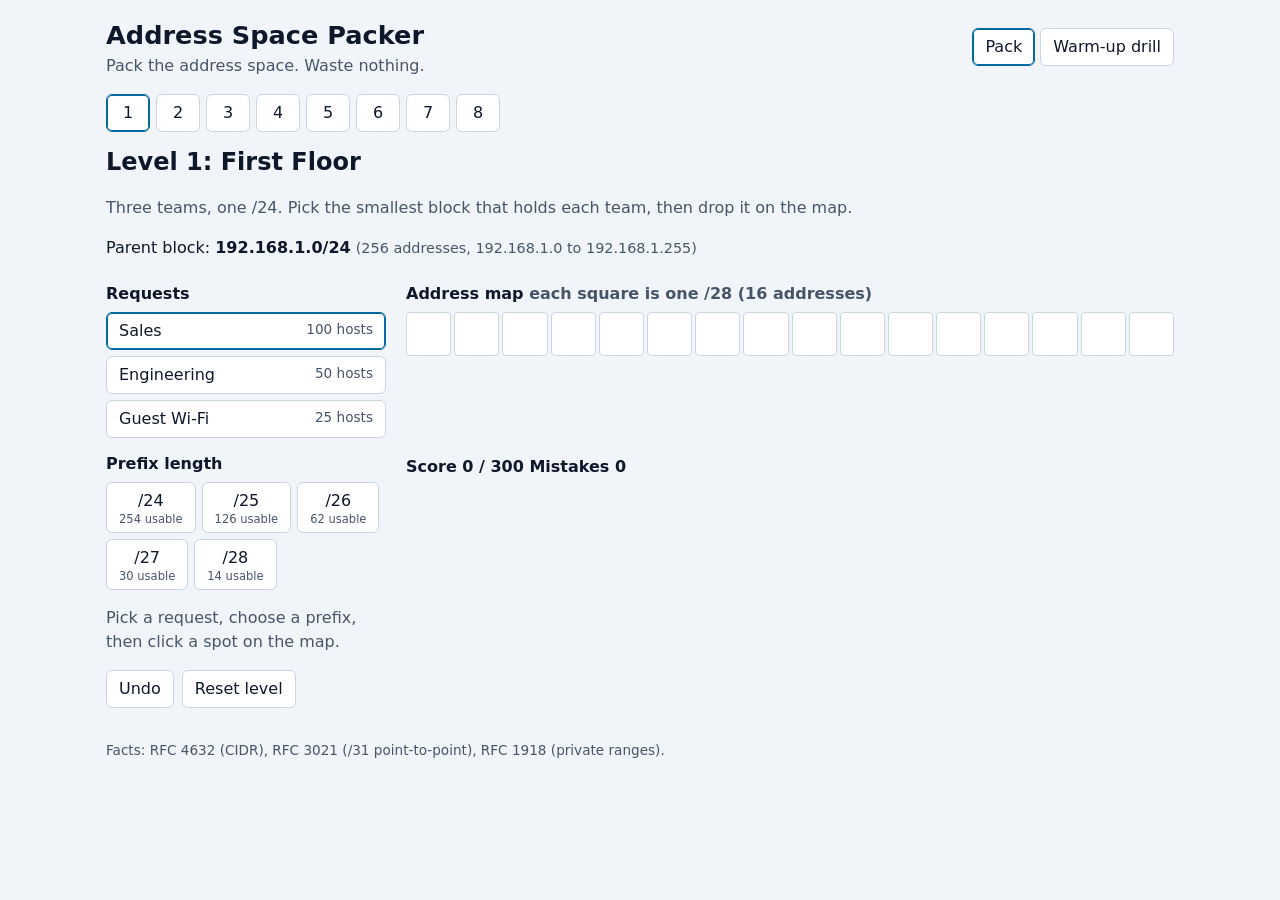
==== index.html @ e7f63d68 "Add Address Space Packer subnetting game and ARCADE.md Static web game (8 levels, warm-up drill), sp" ====
<!doctype html>
<html lang="en">
<head>
  <meta charset="utf-8">
  <meta name="viewport" content="width=device-width, initial-scale=1">
  <title>Address Space Packer</title>
  <link rel="stylesheet" href="style.css">
</head>
<body>
  <header class="top">
    <div>
      <h1>Address Space Packer</h1>
      <p class="tag">Pack the address space. Waste nothing.</p>
    </div>
    <nav class="modes" aria-label="Game mode">
      <button id="mode-pack" class="mode on" aria-pressed="true">Pack</button>
      <button id="mode-drill" class="mode" aria-pressed="false">Warm-up drill</button>
    </nav>
  </header>

  <main>
    <section id="pack">
      <nav id="levels" class="levels" aria-label="Levels"></nav>
      <h2 id="level-title"></h2>
      <p id="level-brief" class="brief"></p>
      <p class="parent">Parent block: <strong id="parent-cidr"></strong> <span id="parent-meta"></span></p>

      <div class="layout">
        <aside>
          <h3>Requests</h3>
          <ul id="requests" class="requests"></ul>
          <h3>Prefix length</h3>
          <div id="prefixes" class="prefixes" role="group" aria-label="Choose prefix length"></div>
          <p id="prefix-hint" class="hint">Pick a request, choose a prefix, then click a spot on the map.</p>
          <div class="actions">
            <button id="undo">Undo</button>
            <button id="reset">Reset level</button>
          </div>
        </aside>

        <section class="mapwrap">
          <h3>Address map <span class="hint">each square is one <span id="unit-label"></span></span></h3>
          <div id="map" class="map" role="grid" aria-label="Address map"></div>
          <p id="hover-info" class="hover" aria-hidden="true">&nbsp;</p>
          <p id="message" class="message" role="status" aria-live="polite"></p>
          <p id="score" class="score"></p>
          <div id="done" class="done" hidden>
            <h3 id="done-title"></h3>
            <p id="done-text"></p>
            <button id="next">Next level</button>
          </div>
        </section>
      </div>
    </section>

    <section id="drill" hidden>
      <h2>Warm-up drill</h2>
      <p class="brief">Ten quick questions. Know your powers of two before you start packing.</p>
      <p id="drill-progress" class="hint"></p>
      <p id="drill-q" class="drillq"></p>
      <div id="drill-options" class="drill-options"></div>
      <p id="drill-feedback" class="message" role="status" aria-live="polite"></p>
      <button id="drill-restart" hidden>Play again</button>
    </section>
  </main>

  <footer>
    Facts: RFC 4632 (CIDR), RFC 3021 (/31 point-to-point), RFC 1918 (private ranges).
  </footer>
  <script type="module" src="js/game.js"></script>
</body>
</html>
---- style.css ----
:root {
  --bg: #0f172a; --panel: #1e293b; --ink: #e2e8f0; --muted: #94a3b8; --line: #334155;
  --accent: #38bdf8; --good: #4ade80; --bad: #f87171; --warn: #fbbf24;
  --c0: #2563eb; --c1: #7c3aed; --c2: #db2777; --c3: #ea580c; --c4: #0d9488; --c5: #ca8a04; --c6: #4f46e5; --c7: #be123c; --c8: #15803d;
}
@media (prefers-color-scheme: light) {
  :root { --bg: #f1f5f9; --panel: #ffffff; --ink: #0f172a; --muted: #475569; --line: #cbd5e1; --accent: #0369a1; }
}
* { box-sizing: border-box; }
body { margin: 0; background: var(--bg); color: var(--ink); font: 16px/1.5 system-ui, sans-serif; }
header.top { display: flex; flex-wrap: wrap; gap: 12px; justify-content: space-between; align-items: center; padding: 16px 16px 8px; max-width: 1100px; margin: 0 auto; }
h1 { margin: 0; font-size: 1.6rem; }
h2 { margin: 12px 0 4px; } h3 { margin: 14px 0 6px; font-size: 1rem; }
.tag, .brief, .hint, footer { color: var(--muted); } .tag { margin: 0; }
main { max-width: 1100px; margin: 0 auto; padding: 0 16px 24px; }
footer { max-width: 1100px; margin: 0 auto; padding: 8px 16px 24px; font-size: .85rem; }
button { font: inherit; color: var(--ink); background: var(--panel); border: 1px solid var(--line); border-radius: 6px; padding: 6px 12px; cursor: pointer; }
button:hover:not(:disabled) { border-color: var(--accent); }
button:disabled { opacity: .45; cursor: not-allowed; }
button:focus-visible { outline: 3px solid var(--accent); outline-offset: 2px; }
.mode.on, .lvl.on, .prefix.on, .req.on { border-color: var(--accent); box-shadow: inset 0 0 0 1px var(--accent); }
.levels { display: flex; flex-wrap: wrap; gap: 6px; margin-top: 8px; }
.lvl { min-width: 44px; }
.parent { margin: 4px 0 8px; } .parent span { color: var(--muted); font-size: .9rem; }
.layout { display: grid; grid-template-columns: 280px 1fr; gap: 20px; }
@media (max-width: 760px) { .layout { grid-template-columns: 1fr; } }
.requests { list-style: none; margin: 0; padding: 0; display: grid; gap: 6px; }
.req { display: flex; width: 100%; justify-content: space-between; gap: 8px; text-align: left; }
.req.done { opacity: .6; } .req .badge { color: var(--muted); font-size: .85rem; }
.prefixes { display: flex; flex-wrap: wrap; gap: 6px; }
.prefix small { display: block; color: var(--muted); font-size: .72rem; line-height: 1.1; }
.actions { display: flex; gap: 8px; margin-top: 12px; }
.map { display: grid; gap: 3px; margin-top: 6px; }
.cell { height: 44px; padding: 0; border-radius: 4px; background: var(--panel); border: 1px solid var(--line); font-size: .7rem; overflow: hidden; color: #fff; text-align: left; padding-left: 4px; }
.cell.placed { border-color: transparent; }
.cell.reserved { background: repeating-linear-gradient(45deg, #475569, #475569 6px, #334155 6px, #334155 12px); }
.cell.ok { outline: 2px solid var(--good); } .cell.bad { outline: 2px solid var(--bad); }
.hover { min-height: 1.5em; font-family: ui-monospace, monospace; font-size: .85rem; color: var(--muted); margin: 8px 0 0; }
.message { min-height: 3em; margin: 6px 0; } .message.err { color: var(--bad); } .message.good { color: var(--good); } .message.warn { color: var(--warn); }
.score { font-weight: 600; }
.done { border: 1px solid var(--good); border-radius: 8px; padding: 8px 14px; background: var(--panel); }
.drillq { font-size: 1.3rem; margin: 8px 0; }
.drill-options { display: flex; flex-wrap: wrap; gap: 8px; margin-bottom: 8px; }
.drill-options button { min-width: 90px; font-size: 1.1rem; }
@media (prefers-reduced-motion: no-preference) { .cell, button { transition: border-color .15s, outline-color .15s; } }
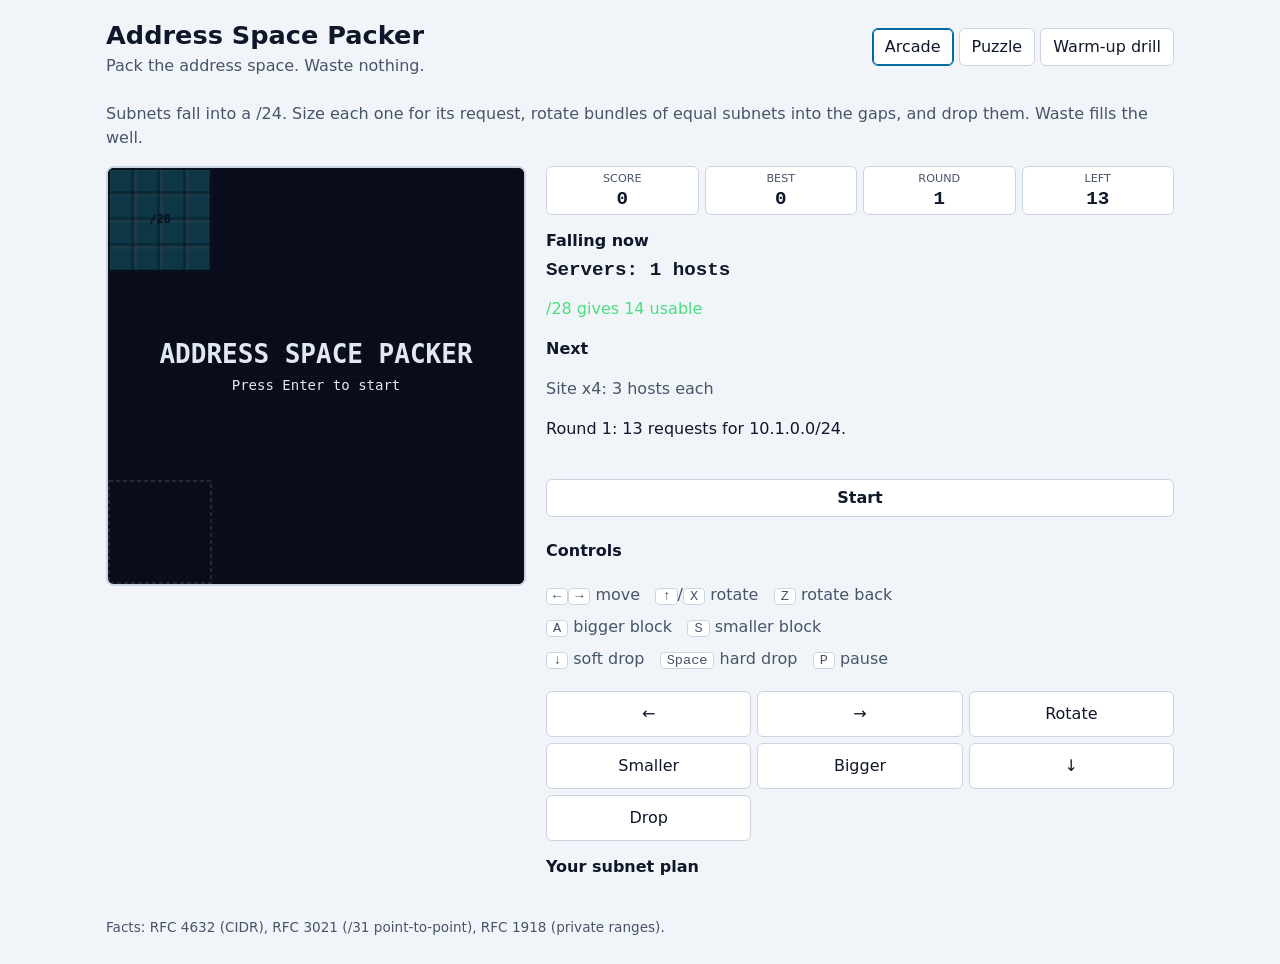
==== commit 35d86958: "Add Tetris-style Arcade mode with rotating subnet bundles Z-order well layout so every aligned subne" ====
--- a/index.html
+++ b/index.html
@@ -4,6 +4,7 @@
   <meta charset="utf-8">
   <meta name="viewport" content="width=device-width, initial-scale=1">
   <title>Address Space Packer</title>
+  <link rel="icon" href="data:image/svg+xml,%3Csvg xmlns=%27http://www.w3.org/2000/svg%27 viewBox=%270 0 16 16%27%3E%3Crect width=%278%27 height=%278%27 fill=%27%232563eb%27/%3E%3Crect x=%278%27 width=%274%27 height=%274%27 fill=%27%237c3aed%27/%3E%3Crect y=%278%27 width=%2716%27 height=%278%27 fill=%27%23db2777%27/%3E%3C/svg%3E">
   <link rel="stylesheet" href="style.css">
 </head>
 <body>
@@ -13,13 +14,49 @@
       <p class="tag">Pack the address space. Waste nothing.</p>
     </div>
     <nav class="modes" aria-label="Game mode">
-      <button id="mode-pack" class="mode on" aria-pressed="true">Pack</button>
+      <button id="mode-arcade" class="mode on" aria-pressed="true">Arcade</button>
+      <button id="mode-pack" class="mode" aria-pressed="false">Puzzle</button>
       <button id="mode-drill" class="mode" aria-pressed="false">Warm-up drill</button>
     </nav>
   </header>
 
   <main>
-    <section id="pack">
+    <section id="arcade">
+      <p class="brief">Subnets fall into a /24. Size each one for its request, rotate bundles of equal subnets into the gaps, and drop them. Waste fills the well.</p>
+      <div class="arcade-layout">
+        <canvas id="board" aria-label="Falling subnet blocks inside a /24 address map"></canvas>
+        <aside class="panel">
+          <dl class="stats">
+            <div><dt>Score</dt><dd id="a-score">0</dd></div>
+            <div><dt>Best</dt><dd id="a-best">0</dd></div>
+            <div><dt>Round</dt><dd id="a-round">1</dd></div>
+            <div><dt>Left</dt><dd id="a-left">0</dd></div>
+          </dl>
+          <h3>Falling now</h3>
+          <p id="a-req" class="big">-</p>
+          <p id="a-piece" class="hint"></p>
+          <h3>Next</h3>
+          <p id="a-next" class="hint">-</p>
+          <p id="a-msg" class="message" role="status" aria-live="polite"></p>
+          <button id="arcade-start">Start</button>
+          <h3>Controls</h3>
+          <p class="hint keys"><kbd>&larr;</kbd><kbd>&rarr;</kbd> move &nbsp; <kbd>&uarr;</kbd>/<kbd>X</kbd> rotate &nbsp; <kbd>Z</kbd> rotate back<br><kbd>A</kbd> bigger block &nbsp; <kbd>S</kbd> smaller block<br><kbd>&darr;</kbd> soft drop &nbsp; <kbd>Space</kbd> hard drop &nbsp; <kbd>P</kbd> pause</p>
+          <div class="touch" aria-label="Touch controls">
+            <button id="t-left" aria-label="Move left">&larr;</button>
+            <button id="t-right" aria-label="Move right">&rarr;</button>
+            <button id="t-rotate" aria-label="Rotate">Rotate</button>
+            <button id="t-shrink" aria-label="Smaller block">Smaller</button>
+            <button id="t-grow" aria-label="Bigger block">Bigger</button>
+            <button id="t-down" aria-label="Soft drop">&darr;</button>
+            <button id="t-drop" aria-label="Hard drop">Drop</button>
+          </div>
+          <h3>Your subnet plan</h3>
+          <ol id="a-log" class="log"></ol>
+        </aside>
+      </div>
+    </section>
+
+    <section id="pack" hidden>
       <nav id="levels" class="levels" aria-label="Levels"></nav>
       <h2 id="level-title"></h2>
       <p id="level-brief" class="brief"></p>
--- a/style.css
+++ b/style.css
@@ -43,3 +43,18 @@
 .drill-options { display: flex; flex-wrap: wrap; gap: 8px; margin-bottom: 8px; }
 .drill-options button { min-width: 90px; font-size: 1.1rem; }
 @media (prefers-reduced-motion: no-preference) { .cell, button { transition: border-color .15s, outline-color .15s; } }
+
+.arcade-layout { display: flex; flex-wrap: wrap; gap: 20px; align-items: flex-start; margin-top: 8px; }
+#board { max-width: 100%; height: auto; border: 2px solid var(--line); border-radius: 8px; background: #080c18; image-rendering: crisp-edges; }
+.panel { flex: 1 1 260px; min-width: 240px; }
+.stats { display: grid; grid-template-columns: repeat(4, 1fr); gap: 6px; margin: 0; }
+.stats div { background: var(--panel); border: 1px solid var(--line); border-radius: 6px; padding: 4px 8px; text-align: center; }
+.stats dt { font-size: .7rem; color: var(--muted); text-transform: uppercase; } .stats dd { margin: 0; font: 700 1.2rem ui-monospace, monospace; }
+.big { font: 700 1.2rem ui-monospace, monospace; margin: 4px 0; }
+.good { color: var(--good); } .err { color: var(--bad); }
+kbd { background: var(--panel); border: 1px solid var(--line); border-radius: 4px; padding: 0 6px; font: .85rem ui-monospace, monospace; }
+.keys { line-height: 2; }
+.touch { display: grid; grid-template-columns: repeat(3, 1fr); gap: 6px; margin: 8px 0; }
+.touch button { padding: 10px 4px; touch-action: manipulation; }
+.log { margin: 0; padding-left: 20px; font: .85rem ui-monospace, monospace; color: var(--muted); max-height: 180px; overflow: auto; }
+#arcade-start { margin: 8px 0; width: 100%; font-weight: 700; }
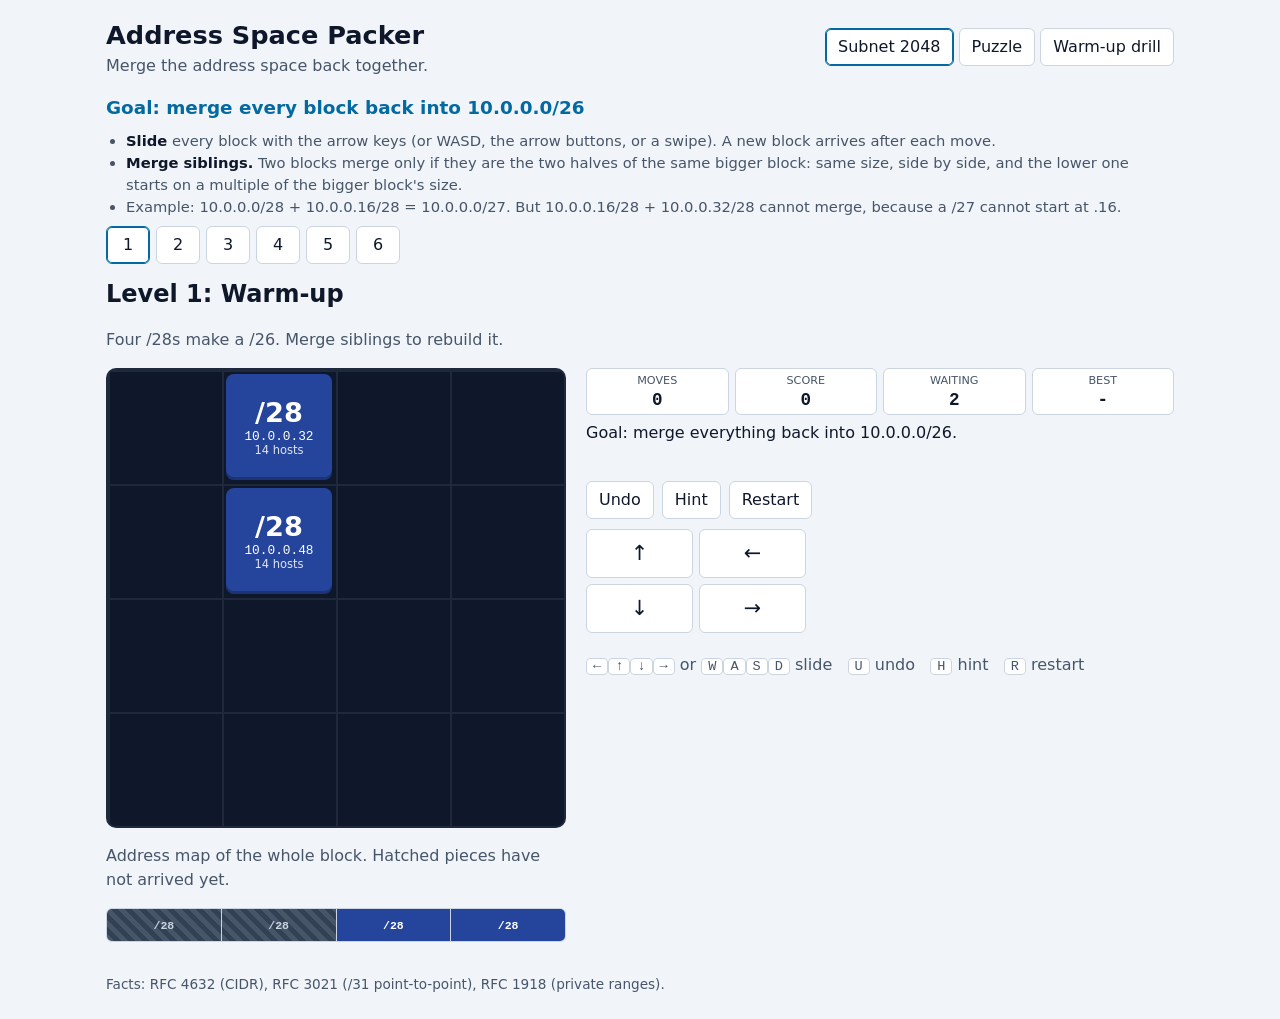
==== commit 49eb56fe: "Replace Tetris mode with Subnet 2048 Tiles are real subnets that merge only when they are true sibli" ====
--- a/index.html
+++ b/index.html
@@ -11,47 +11,57 @@
   <header class="top">
     <div>
       <h1>Address Space Packer</h1>
-      <p class="tag">Pack the address space. Waste nothing.</p>
+      <p class="tag">Merge the address space back together.</p>
     </div>
     <nav class="modes" aria-label="Game mode">
-      <button id="mode-arcade" class="mode on" aria-pressed="true">Arcade</button>
+      <button id="mode-merge" class="mode on" aria-pressed="true">Subnet 2048</button>
       <button id="mode-pack" class="mode" aria-pressed="false">Puzzle</button>
       <button id="mode-drill" class="mode" aria-pressed="false">Warm-up drill</button>
     </nav>
   </header>
 
   <main>
-    <section id="arcade">
-      <p class="brief">Subnets fall into a /24. Size each one for its request, rotate bundles of equal subnets into the gaps, and drop them. Waste fills the well.</p>
+    <section id="merge">
+      <p id="m-goal" class="goal"></p>
+      <ul class="rules">
+        <li><strong>Slide</strong> every block with the arrow keys (or WASD, the arrow buttons, or a swipe). A new block arrives after each move.</li>
+        <li><strong>Merge siblings.</strong> Two blocks merge only if they are the two halves of the same bigger block: same size, side by side, and the lower one starts on a multiple of the bigger block's size.</li>
+        <li>Example: 10.0.0.0/28 + 10.0.0.16/28 = 10.0.0.0/27. But 10.0.0.16/28 + 10.0.0.32/28 cannot merge, because a /27 cannot start at .16.</li>
+      </ul>
+      <nav id="m-levels" class="levels" aria-label="Levels"></nav>
+      <h2 id="m-title"></h2>
+      <p id="m-brief" class="brief"></p>
       <div class="arcade-layout">
-        <canvas id="board" aria-label="Falling subnet blocks inside a /24 address map"></canvas>
+        <div class="boardcol">
+          <div id="m-board" class="mboard" role="grid" aria-label="Subnet blocks"></div>
+          <p class="hint">Address map of the whole block. Hatched pieces have not arrived yet.</p>
+          <div id="m-map" class="mmap" aria-hidden="true"></div>
+        </div>
         <aside class="panel">
           <dl class="stats">
-            <div><dt>Score</dt><dd id="a-score">0</dd></div>
-            <div><dt>Best</dt><dd id="a-best">0</dd></div>
-            <div><dt>Round</dt><dd id="a-round">1</dd></div>
-            <div><dt>Left</dt><dd id="a-left">0</dd></div>
+            <div><dt>Moves</dt><dd id="m-moves">0</dd></div>
+            <div><dt>Score</dt><dd id="m-score">0</dd></div>
+            <div><dt>Waiting</dt><dd id="m-pool">0</dd></div>
+            <div><dt>Best</dt><dd id="m-best">-</dd></div>
           </dl>
-          <h3>Falling now</h3>
-          <p id="a-req" class="big">-</p>
-          <p id="a-piece" class="hint"></p>
-          <h3>Next</h3>
-          <p id="a-next" class="hint">-</p>
-          <p id="a-msg" class="message" role="status" aria-live="polite"></p>
-          <button id="arcade-start">Start</button>
-          <h3>Controls</h3>
-          <p class="hint keys"><kbd>&larr;</kbd><kbd>&rarr;</kbd> move &nbsp; <kbd>&uarr;</kbd>/<kbd>X</kbd> rotate &nbsp; <kbd>Z</kbd> rotate back<br><kbd>A</kbd> bigger block &nbsp; <kbd>S</kbd> smaller block<br><kbd>&darr;</kbd> soft drop &nbsp; <kbd>Space</kbd> hard drop &nbsp; <kbd>P</kbd> pause</p>
-          <div class="touch" aria-label="Touch controls">
-            <button id="t-left" aria-label="Move left">&larr;</button>
-            <button id="t-right" aria-label="Move right">&rarr;</button>
-            <button id="t-rotate" aria-label="Rotate">Rotate</button>
-            <button id="t-shrink" aria-label="Smaller block">Smaller</button>
-            <button id="t-grow" aria-label="Bigger block">Bigger</button>
-            <button id="t-down" aria-label="Soft drop">&darr;</button>
-            <button id="t-drop" aria-label="Hard drop">Drop</button>
+          <p id="m-msg" class="message" role="status" aria-live="polite"></p>
+          <div class="actions">
+            <button id="m-undo">Undo</button>
+            <button id="m-hint">Hint</button>
+            <button id="m-restart">Restart</button>
           </div>
-          <h3>Your subnet plan</h3>
-          <ol id="a-log" class="log"></ol>
+          <div class="dpad" aria-label="Slide controls">
+            <button id="m-up" aria-label="Slide up">&uarr;</button>
+            <button id="m-left" aria-label="Slide left">&larr;</button>
+            <button id="m-down" aria-label="Slide down">&darr;</button>
+            <button id="m-right" aria-label="Slide right">&rarr;</button>
+          </div>
+          <div id="m-done" class="done" hidden>
+            <h3 id="m-done-title"></h3>
+            <p id="m-done-text"></p>
+            <button id="m-next">Next level</button>
+          </div>
+          <p class="hint keys"><kbd>&larr;</kbd><kbd>&uarr;</kbd><kbd>&darr;</kbd><kbd>&rarr;</kbd> or <kbd>W</kbd><kbd>A</kbd><kbd>S</kbd><kbd>D</kbd> slide &nbsp; <kbd>U</kbd> undo &nbsp; <kbd>H</kbd> hint &nbsp; <kbd>R</kbd> restart</p>
         </aside>
       </div>
     </section>
--- a/style.css
+++ b/style.css
@@ -45,16 +45,30 @@
 @media (prefers-reduced-motion: no-preference) { .cell, button { transition: border-color .15s, outline-color .15s; } }
 
 .arcade-layout { display: flex; flex-wrap: wrap; gap: 20px; align-items: flex-start; margin-top: 8px; }
-#board { max-width: 100%; height: auto; border: 2px solid var(--line); border-radius: 8px; background: #080c18; image-rendering: crisp-edges; }
 .panel { flex: 1 1 260px; min-width: 240px; }
 .stats { display: grid; grid-template-columns: repeat(4, 1fr); gap: 6px; margin: 0; }
 .stats div { background: var(--panel); border: 1px solid var(--line); border-radius: 6px; padding: 4px 8px; text-align: center; }
-.stats dt { font-size: .7rem; color: var(--muted); text-transform: uppercase; } .stats dd { margin: 0; font: 700 1.2rem ui-monospace, monospace; }
-.big { font: 700 1.2rem ui-monospace, monospace; margin: 4px 0; }
-.good { color: var(--good); } .err { color: var(--bad); }
+.stats dt { font-size: .7rem; color: var(--muted); text-transform: uppercase; } .stats dd { margin: 0; font: 700 1.1rem ui-monospace, monospace; }
 kbd { background: var(--panel); border: 1px solid var(--line); border-radius: 4px; padding: 0 6px; font: .85rem ui-monospace, monospace; }
 .keys { line-height: 2; }
-.touch { display: grid; grid-template-columns: repeat(3, 1fr); gap: 6px; margin: 8px 0; }
-.touch button { padding: 10px 4px; touch-action: manipulation; }
-.log { margin: 0; padding-left: 20px; font: .85rem ui-monospace, monospace; color: var(--muted); max-height: 180px; overflow: auto; }
-#arcade-start { margin: 8px 0; width: 100%; font-weight: 700; }
+.goal { font-size: 1.15rem; font-weight: 700; margin: 8px 0; color: var(--accent); }
+.rules { margin: 0 0 8px; padding-left: 20px; color: var(--muted); font-size: .92rem; }
+.rules strong { color: var(--ink); }
+.boardcol { flex: 0 1 460px; width: min(100%, 460px); }
+.mboard { position: relative; width: 100%; aspect-ratio: 1; background: #0f172a; border-radius: 10px; touch-action: none; user-select: none;
+  background-image: linear-gradient(#1e293b 2px, transparent 2px), linear-gradient(90deg, #1e293b 2px, transparent 2px); background-size: 25% 25%; border: 2px solid #1e293b; }
+.tile { position: absolute; width: 25%; height: 25%; left: calc(var(--c) * 25%); top: calc(var(--r) * 25%); padding: 4px; }
+.tile .inner { height: 100%; border-radius: 8px; color: #fff; display: flex; flex-direction: column; align-items: center; justify-content: center; line-height: 1.2; box-shadow: inset 0 -3px 0 rgba(0,0,0,.25); }
+.tile strong { font-size: 1.7rem; } .tile .addr { font: .8rem ui-monospace, monospace; } .tile .hosts { font-size: .72rem; opacity: .85; }
+.tile.hint .inner { outline: 4px solid var(--warn); outline-offset: -2px; }
+.tile.leaving { opacity: .2; }
+@media (prefers-reduced-motion: no-preference) {
+  .tile { transition: left .12s ease, top .12s ease, opacity .12s; }
+  .tile.pop .inner { animation: pop .18s ease; }
+  @keyframes pop { from { transform: scale(.6); } to { transform: scale(1); } }
+}
+.mmap { display: flex; height: 34px; border: 1px solid var(--line); border-radius: 6px; overflow: hidden; gap: 1px; background: var(--line); }
+.seg { color: #fff; font: 600 .72rem ui-monospace, monospace; display: flex; align-items: center; justify-content: center; min-width: 2px; overflow: hidden; }
+.seg.waiting { background: repeating-linear-gradient(45deg, #475569, #475569 5px, #334155 5px, #334155 10px); color: #cbd5e1; }
+.dpad { display: grid; grid-template-columns: repeat(2, 1fr); gap: 6px; margin: 10px 0; max-width: 220px; }
+.dpad button { font-size: 1.3rem; padding: 8px; touch-action: manipulation; }
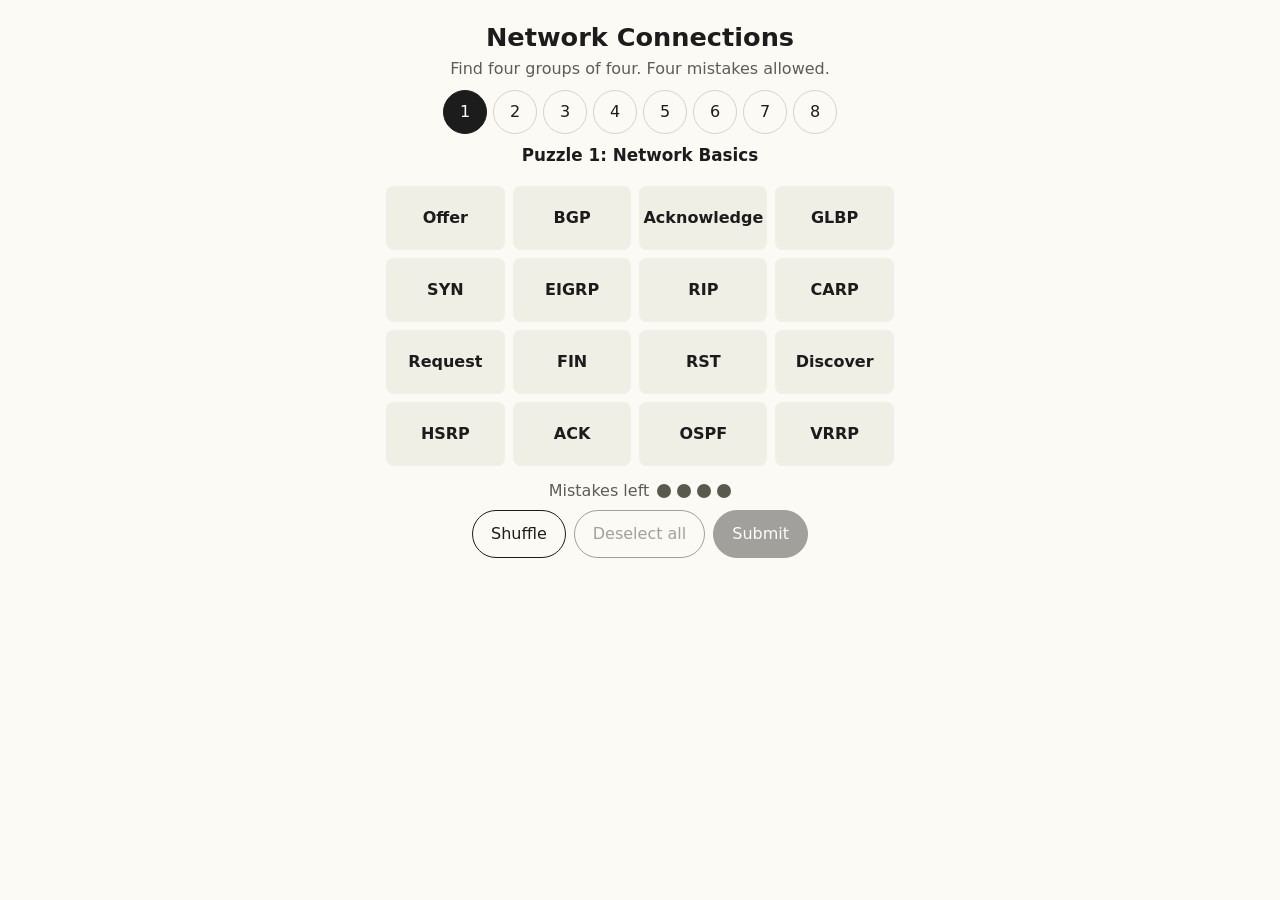
==== commit ec83db55: "Replace subnet games with Network Connections Phone-first word puzzle: 16 tiles, four groups of four" ====
--- a/index.html
+++ b/index.html
@@ -3,117 +3,42 @@
 <head>
   <meta charset="utf-8">
   <meta name="viewport" content="width=device-width, initial-scale=1">
-  <title>Address Space Packer</title>
-  <link rel="icon" href="data:image/svg+xml,%3Csvg xmlns=%27http://www.w3.org/2000/svg%27 viewBox=%270 0 16 16%27%3E%3Crect width=%278%27 height=%278%27 fill=%27%232563eb%27/%3E%3Crect x=%278%27 width=%274%27 height=%274%27 fill=%27%237c3aed%27/%3E%3Crect y=%278%27 width=%2716%27 height=%278%27 fill=%27%23db2777%27/%3E%3C/svg%3E">
+  <title>Network Connections</title>
+  <link rel="icon" href="data:image/svg+xml,%3Csvg xmlns=%27http://www.w3.org/2000/svg%27 viewBox=%270 0 16 16%27%3E%3Crect width=%278%27 height=%278%27 fill=%27%23f9df6d%27/%3E%3Crect x=%278%27 width=%278%27 height=%278%27 fill=%27%23a0c35a%27/%3E%3Crect y=%278%27 width=%278%27 height=%278%27 fill=%27%23b0c4ef%27/%3E%3Crect x=%278%27 y=%278%27 width=%278%27 height=%278%27 fill=%27%23ba81c5%27/%3E%3C/svg%3E">
   <link rel="stylesheet" href="style.css">
 </head>
 <body>
-  <header class="top">
-    <div>
-      <h1>Address Space Packer</h1>
-      <p class="tag">Merge the address space back together.</p>
+  <main>
+    <header>
+      <h1>Network Connections</h1>
+      <p class="goal">Find four groups of four. Four mistakes allowed.</p>
+    </header>
+
+    <nav id="picker" class="picker" aria-label="Puzzles"></nav>
+    <h2 id="p-title"></h2>
+
+    <div id="solved" class="solved"></div>
+    <div id="grid" class="grid" role="group" aria-label="Tiles. Pick four that belong together."></div>
+
+    <p class="lives">Mistakes left <span id="dots" class="dots" aria-hidden="true"></span><span id="lives-text" class="sr"></span></p>
+    <div class="buttons">
+      <button id="shuffle">Shuffle</button>
+      <button id="deselect">Deselect all</button>
+      <button id="submit" class="primary" disabled>Submit</button>
     </div>
-    <nav class="modes" aria-label="Game mode">
-      <button id="mode-merge" class="mode on" aria-pressed="true">Subnet 2048</button>
-      <button id="mode-pack" class="mode" aria-pressed="false">Puzzle</button>
-      <button id="mode-drill" class="mode" aria-pressed="false">Warm-up drill</button>
-    </nav>
-  </header>
+    <p id="msg" class="msg" role="status" aria-live="polite"></p>
 
-  <main>
-    <section id="merge">
-      <p id="m-goal" class="goal"></p>
-      <ul class="rules">
-        <li><strong>Slide</strong> every block with the arrow keys (or WASD, the arrow buttons, or a swipe). A new block arrives after each move.</li>
-        <li><strong>Merge siblings.</strong> Two blocks merge only if they are the two halves of the same bigger block: same size, side by side, and the lower one starts on a multiple of the bigger block's size.</li>
-        <li>Example: 10.0.0.0/28 + 10.0.0.16/28 = 10.0.0.0/27. But 10.0.0.16/28 + 10.0.0.32/28 cannot merge, because a /27 cannot start at .16.</li>
-      </ul>
-      <nav id="m-levels" class="levels" aria-label="Levels"></nav>
-      <h2 id="m-title"></h2>
-      <p id="m-brief" class="brief"></p>
-      <div class="arcade-layout">
-        <div class="boardcol">
-          <div id="m-board" class="mboard" role="grid" aria-label="Subnet blocks"></div>
-          <p class="hint">Address map of the whole block. Hatched pieces have not arrived yet.</p>
-          <div id="m-map" class="mmap" aria-hidden="true"></div>
-        </div>
-        <aside class="panel">
-          <dl class="stats">
-            <div><dt>Moves</dt><dd id="m-moves">0</dd></div>
-            <div><dt>Score</dt><dd id="m-score">0</dd></div>
-            <div><dt>Waiting</dt><dd id="m-pool">0</dd></div>
-            <div><dt>Best</dt><dd id="m-best">-</dd></div>
-          </dl>
-          <p id="m-msg" class="message" role="status" aria-live="polite"></p>
-          <div class="actions">
-            <button id="m-undo">Undo</button>
-            <button id="m-hint">Hint</button>
-            <button id="m-restart">Restart</button>
-          </div>
-          <div class="dpad" aria-label="Slide controls">
-            <button id="m-up" aria-label="Slide up">&uarr;</button>
-            <button id="m-left" aria-label="Slide left">&larr;</button>
-            <button id="m-down" aria-label="Slide down">&darr;</button>
-            <button id="m-right" aria-label="Slide right">&rarr;</button>
-          </div>
-          <div id="m-done" class="done" hidden>
-            <h3 id="m-done-title"></h3>
-            <p id="m-done-text"></p>
-            <button id="m-next">Next level</button>
-          </div>
-          <p class="hint keys"><kbd>&larr;</kbd><kbd>&uarr;</kbd><kbd>&darr;</kbd><kbd>&rarr;</kbd> or <kbd>W</kbd><kbd>A</kbd><kbd>S</kbd><kbd>D</kbd> slide &nbsp; <kbd>U</kbd> undo &nbsp; <kbd>H</kbd> hint &nbsp; <kbd>R</kbd> restart</p>
-        </aside>
+    <section id="result" class="result" hidden aria-labelledby="r-title">
+      <h3 id="r-title"></h3>
+      <ul id="r-why" class="why"></ul>
+      <pre id="r-share" class="share"></pre>
+      <div class="buttons">
+        <button id="copy">Copy result</button>
+        <button id="next" class="primary">Next puzzle</button>
       </div>
-    </section>
-
-    <section id="pack" hidden>
-      <nav id="levels" class="levels" aria-label="Levels"></nav>
-      <h2 id="level-title"></h2>
-      <p id="level-brief" class="brief"></p>
-      <p class="parent">Parent block: <strong id="parent-cidr"></strong> <span id="parent-meta"></span></p>
-
-      <div class="layout">
-        <aside>
-          <h3>Requests</h3>
-          <ul id="requests" class="requests"></ul>
-          <h3>Prefix length</h3>
-          <div id="prefixes" class="prefixes" role="group" aria-label="Choose prefix length"></div>
-          <p id="prefix-hint" class="hint">Pick a request, choose a prefix, then click a spot on the map.</p>
-          <div class="actions">
-            <button id="undo">Undo</button>
-            <button id="reset">Reset level</button>
-          </div>
-        </aside>
-
-        <section class="mapwrap">
-          <h3>Address map <span class="hint">each square is one <span id="unit-label"></span></span></h3>
-          <div id="map" class="map" role="grid" aria-label="Address map"></div>
-          <p id="hover-info" class="hover" aria-hidden="true">&nbsp;</p>
-          <p id="message" class="message" role="status" aria-live="polite"></p>
-          <p id="score" class="score"></p>
-          <div id="done" class="done" hidden>
-            <h3 id="done-title"></h3>
-            <p id="done-text"></p>
-            <button id="next">Next level</button>
-          </div>
-        </section>
-      </div>
-    </section>
-
-    <section id="drill" hidden>
-      <h2>Warm-up drill</h2>
-      <p class="brief">Ten quick questions. Know your powers of two before you start packing.</p>
-      <p id="drill-progress" class="hint"></p>
-      <p id="drill-q" class="drillq"></p>
-      <div id="drill-options" class="drill-options"></div>
-      <p id="drill-feedback" class="message" role="status" aria-live="polite"></p>
-      <button id="drill-restart" hidden>Play again</button>
+      <p id="copy-note" class="note" role="status" aria-live="polite"></p>
     </section>
   </main>
-
-  <footer>
-    Facts: RFC 4632 (CIDR), RFC 3021 (/31 point-to-point), RFC 1918 (private ranges).
-  </footer>
   <script type="module" src="js/game.js"></script>
 </body>
 </html>
--- a/style.css
+++ b/style.css
@@ -1,74 +1,57 @@
 :root {
-  --bg: #0f172a; --panel: #1e293b; --ink: #e2e8f0; --muted: #94a3b8; --line: #334155;
-  --accent: #38bdf8; --good: #4ade80; --bad: #f87171; --warn: #fbbf24;
-  --c0: #2563eb; --c1: #7c3aed; --c2: #db2777; --c3: #ea580c; --c4: #0d9488; --c5: #ca8a04; --c6: #4f46e5; --c7: #be123c; --c8: #15803d;
+  --bg: #fbfaf5; --ink: #1c1c1c; --muted: #5d5d55; --tile: #efefe6; --tile-ink: #1c1c1c; --sel: #5a594e; --sel-ink: #fff;
+  --line: #d6d4c8; --accent: #1c1c1c; --accent-ink: #fff;
+  --yellow: #f9df6d; --green: #a0c35a; --blue: #b0c4ef; --purple: #ba81c5; --group-ink: #1c1c1c;
 }
-@media (prefers-color-scheme: light) {
-  :root { --bg: #f1f5f9; --panel: #ffffff; --ink: #0f172a; --muted: #475569; --line: #cbd5e1; --accent: #0369a1; }
+@media (prefers-color-scheme: dark) {
+  :root:not([data-theme="light"]) { --bg: #121417; --ink: #ecece6; --muted: #a0a29b; --tile: #262a30; --tile-ink: #ecece6; --sel: #c9c8bd; --sel-ink: #121417; --line: #3a3f47; --accent: #ecece6; --accent-ink: #121417; }
 }
 * { box-sizing: border-box; }
-body { margin: 0; background: var(--bg); color: var(--ink); font: 16px/1.5 system-ui, sans-serif; }
-header.top { display: flex; flex-wrap: wrap; gap: 12px; justify-content: space-between; align-items: center; padding: 16px 16px 8px; max-width: 1100px; margin: 0 auto; }
-h1 { margin: 0; font-size: 1.6rem; }
-h2 { margin: 12px 0 4px; } h3 { margin: 14px 0 6px; font-size: 1rem; }
-.tag, .brief, .hint, footer { color: var(--muted); } .tag { margin: 0; }
-main { max-width: 1100px; margin: 0 auto; padding: 0 16px 24px; }
-footer { max-width: 1100px; margin: 0 auto; padding: 8px 16px 24px; font-size: .85rem; }
-button { font: inherit; color: var(--ink); background: var(--panel); border: 1px solid var(--line); border-radius: 6px; padding: 6px 12px; cursor: pointer; }
-button:hover:not(:disabled) { border-color: var(--accent); }
-button:disabled { opacity: .45; cursor: not-allowed; }
-button:focus-visible { outline: 3px solid var(--accent); outline-offset: 2px; }
-.mode.on, .lvl.on, .prefix.on, .req.on { border-color: var(--accent); box-shadow: inset 0 0 0 1px var(--accent); }
-.levels { display: flex; flex-wrap: wrap; gap: 6px; margin-top: 8px; }
-.lvl { min-width: 44px; }
-.parent { margin: 4px 0 8px; } .parent span { color: var(--muted); font-size: .9rem; }
-.layout { display: grid; grid-template-columns: 280px 1fr; gap: 20px; }
-@media (max-width: 760px) { .layout { grid-template-columns: 1fr; } }
-.requests { list-style: none; margin: 0; padding: 0; display: grid; gap: 6px; }
-.req { display: flex; width: 100%; justify-content: space-between; gap: 8px; text-align: left; }
-.req.done { opacity: .6; } .req .badge { color: var(--muted); font-size: .85rem; }
-.prefixes { display: flex; flex-wrap: wrap; gap: 6px; }
-.prefix small { display: block; color: var(--muted); font-size: .72rem; line-height: 1.1; }
-.actions { display: flex; gap: 8px; margin-top: 12px; }
-.map { display: grid; gap: 3px; margin-top: 6px; }
-.cell { height: 44px; padding: 0; border-radius: 4px; background: var(--panel); border: 1px solid var(--line); font-size: .7rem; overflow: hidden; color: #fff; text-align: left; padding-left: 4px; }
-.cell.placed { border-color: transparent; }
-.cell.reserved { background: repeating-linear-gradient(45deg, #475569, #475569 6px, #334155 6px, #334155 12px); }
-.cell.ok { outline: 2px solid var(--good); } .cell.bad { outline: 2px solid var(--bad); }
-.hover { min-height: 1.5em; font-family: ui-monospace, monospace; font-size: .85rem; color: var(--muted); margin: 8px 0 0; }
-.message { min-height: 3em; margin: 6px 0; } .message.err { color: var(--bad); } .message.good { color: var(--good); } .message.warn { color: var(--warn); }
-.score { font-weight: 600; }
-.done { border: 1px solid var(--good); border-radius: 8px; padding: 8px 14px; background: var(--panel); }
-.drillq { font-size: 1.3rem; margin: 8px 0; }
-.drill-options { display: flex; flex-wrap: wrap; gap: 8px; margin-bottom: 8px; }
-.drill-options button { min-width: 90px; font-size: 1.1rem; }
-@media (prefers-reduced-motion: no-preference) { .cell, button { transition: border-color .15s, outline-color .15s; } }
+html { -webkit-text-size-adjust: 100%; }
+body { margin: 0; background: var(--bg); color: var(--ink); font: 16px/1.4 system-ui, -apple-system, "Segoe UI", sans-serif; }
+main { max-width: 540px; margin: 0 auto; padding: 14px 16px 40px; }
+header { text-align: center; }
+h1 { margin: 6px 0 2px; font-size: 1.6rem; }
+.goal { margin: 0 0 10px; color: var(--muted); }
+h2 { font-size: 1.05rem; text-align: center; margin: 10px 0; }
+.picker { display: flex; flex-wrap: wrap; gap: 6px; justify-content: center; }
+.pill { min-width: 44px; min-height: 44px; padding: 4px 10px; border-radius: 22px; border: 1px solid var(--line); background: var(--bg); color: var(--ink); font: inherit; cursor: pointer; }
+.pill[aria-current="true"] { background: var(--accent); color: var(--accent-ink); border-color: var(--accent); }
+.pill .mark { margin-left: 3px; }
+button { font: inherit; color: var(--ink); touch-action: manipulation; }
+button:focus-visible { outline: 3px solid #3b82f6; outline-offset: 2px; }
 
-.arcade-layout { display: flex; flex-wrap: wrap; gap: 20px; align-items: flex-start; margin-top: 8px; }
-.panel { flex: 1 1 260px; min-width: 240px; }
-.stats { display: grid; grid-template-columns: repeat(4, 1fr); gap: 6px; margin: 0; }
-.stats div { background: var(--panel); border: 1px solid var(--line); border-radius: 6px; padding: 4px 8px; text-align: center; }
-.stats dt { font-size: .7rem; color: var(--muted); text-transform: uppercase; } .stats dd { margin: 0; font: 700 1.1rem ui-monospace, monospace; }
-kbd { background: var(--panel); border: 1px solid var(--line); border-radius: 4px; padding: 0 6px; font: .85rem ui-monospace, monospace; }
-.keys { line-height: 2; }
-.goal { font-size: 1.15rem; font-weight: 700; margin: 8px 0; color: var(--accent); }
-.rules { margin: 0 0 8px; padding-left: 20px; color: var(--muted); font-size: .92rem; }
-.rules strong { color: var(--ink); }
-.boardcol { flex: 0 1 460px; width: min(100%, 460px); }
-.mboard { position: relative; width: 100%; aspect-ratio: 1; background: #0f172a; border-radius: 10px; touch-action: none; user-select: none;
-  background-image: linear-gradient(#1e293b 2px, transparent 2px), linear-gradient(90deg, #1e293b 2px, transparent 2px); background-size: 25% 25%; border: 2px solid #1e293b; }
-.tile { position: absolute; width: 25%; height: 25%; left: calc(var(--c) * 25%); top: calc(var(--r) * 25%); padding: 4px; }
-.tile .inner { height: 100%; border-radius: 8px; color: #fff; display: flex; flex-direction: column; align-items: center; justify-content: center; line-height: 1.2; box-shadow: inset 0 -3px 0 rgba(0,0,0,.25); }
-.tile strong { font-size: 1.7rem; } .tile .addr { font: .8rem ui-monospace, monospace; } .tile .hosts { font-size: .72rem; opacity: .85; }
-.tile.hint .inner { outline: 4px solid var(--warn); outline-offset: -2px; }
-.tile.leaving { opacity: .2; }
+.solved { display: grid; gap: 8px; margin-bottom: 8px; }
+.banner { border-radius: 8px; padding: 10px 8px; text-align: center; color: var(--group-ink); min-height: 64px; display: flex; flex-direction: column; justify-content: center; }
+.banner strong { font-size: .95rem; text-transform: uppercase; letter-spacing: .02em; }
+.banner span { font-size: .92rem; }
+.banner.yellow, .swatch.yellow { background: var(--yellow); } .banner.green, .swatch.green { background: var(--green); }
+.banner.blue, .swatch.blue { background: var(--blue); } .banner.purple, .swatch.purple { background: var(--purple); }
+.banner.missed { outline: 2px dashed var(--ink); outline-offset: -4px; }
+
+.grid { display: grid; grid-template-columns: repeat(4, 1fr); gap: 8px; }
+.tile { min-height: 64px; padding: 6px 4px; border: 0; border-radius: 8px; background: var(--tile); color: var(--tile-ink); font-weight: 650; font-size: clamp(.78rem, 3.5vw, 1rem); line-height: 1.15; overflow-wrap: normal; word-break: normal; cursor: pointer; }
+.tile.single { white-space: nowrap; }
+.tile[aria-pressed="true"] { background: var(--sel); color: var(--sel-ink); }
+.tile:disabled { cursor: default; }
+.lives { display: flex; gap: 8px; align-items: center; justify-content: center; margin: 14px 0 8px; color: var(--muted); }
+.dots { display: inline-flex; gap: 6px; }
+.dot { width: 14px; height: 14px; border-radius: 50%; background: var(--sel); } .dot.used { background: transparent; border: 2px solid var(--line); }
+.sr { position: absolute; width: 1px; height: 1px; overflow: hidden; clip: rect(0 0 0 0); white-space: nowrap; }
+.buttons { display: flex; gap: 8px; justify-content: center; flex-wrap: wrap; }
+.buttons button { min-height: 48px; padding: 8px 18px; border-radius: 24px; border: 1px solid var(--ink); background: var(--bg); cursor: pointer; }
+.buttons button.primary { background: var(--accent); color: var(--accent-ink); }
+.buttons button:disabled { opacity: .4; cursor: not-allowed; }
+.msg { min-height: 1.6em; text-align: center; font-weight: 600; margin: 10px 0; }
+.result { border: 1px solid var(--line); border-radius: 12px; padding: 12px 14px; margin-top: 10px; }
+.result h3 { margin: 0 0 6px; }
+.why { list-style: none; padding: 0; margin: 0 0 10px; display: grid; gap: 6px; font-size: .92rem; }
+.why li { display: flex; gap: 8px; align-items: flex-start; }
+.swatch { flex: 0 0 14px; height: 14px; border-radius: 3px; margin-top: 4px; }
+.share { background: var(--tile); border-radius: 8px; padding: 8px 10px; margin: 0 0 10px; font: .95rem/1.2 ui-monospace, monospace; white-space: pre-wrap; }
+.note { text-align: center; color: var(--muted); min-height: 1.4em; margin: 6px 0 0; }
 @media (prefers-reduced-motion: no-preference) {
-  .tile { transition: left .12s ease, top .12s ease, opacity .12s; }
-  .tile.pop .inner { animation: pop .18s ease; }
-  @keyframes pop { from { transform: scale(.6); } to { transform: scale(1); } }
+  .tile, .banner { transition: background-color .12s; }
+  .shake { animation: shake .3s; } @keyframes shake { 25% { transform: translateX(-5px); } 75% { transform: translateX(5px); } }
+  .banner.new { animation: pop .25s ease; } @keyframes pop { from { transform: scale(.94); opacity: .4; } to { transform: none; opacity: 1; } }
 }
-.mmap { display: flex; height: 34px; border: 1px solid var(--line); border-radius: 6px; overflow: hidden; gap: 1px; background: var(--line); }
-.seg { color: #fff; font: 600 .72rem ui-monospace, monospace; display: flex; align-items: center; justify-content: center; min-width: 2px; overflow: hidden; }
-.seg.waiting { background: repeating-linear-gradient(45deg, #475569, #475569 5px, #334155 5px, #334155 10px); color: #cbd5e1; }
-.dpad { display: grid; grid-template-columns: repeat(2, 1fr); gap: 6px; margin: 10px 0; max-width: 220px; }
-.dpad button { font-size: 1.3rem; padding: 8px; touch-action: manipulation; }
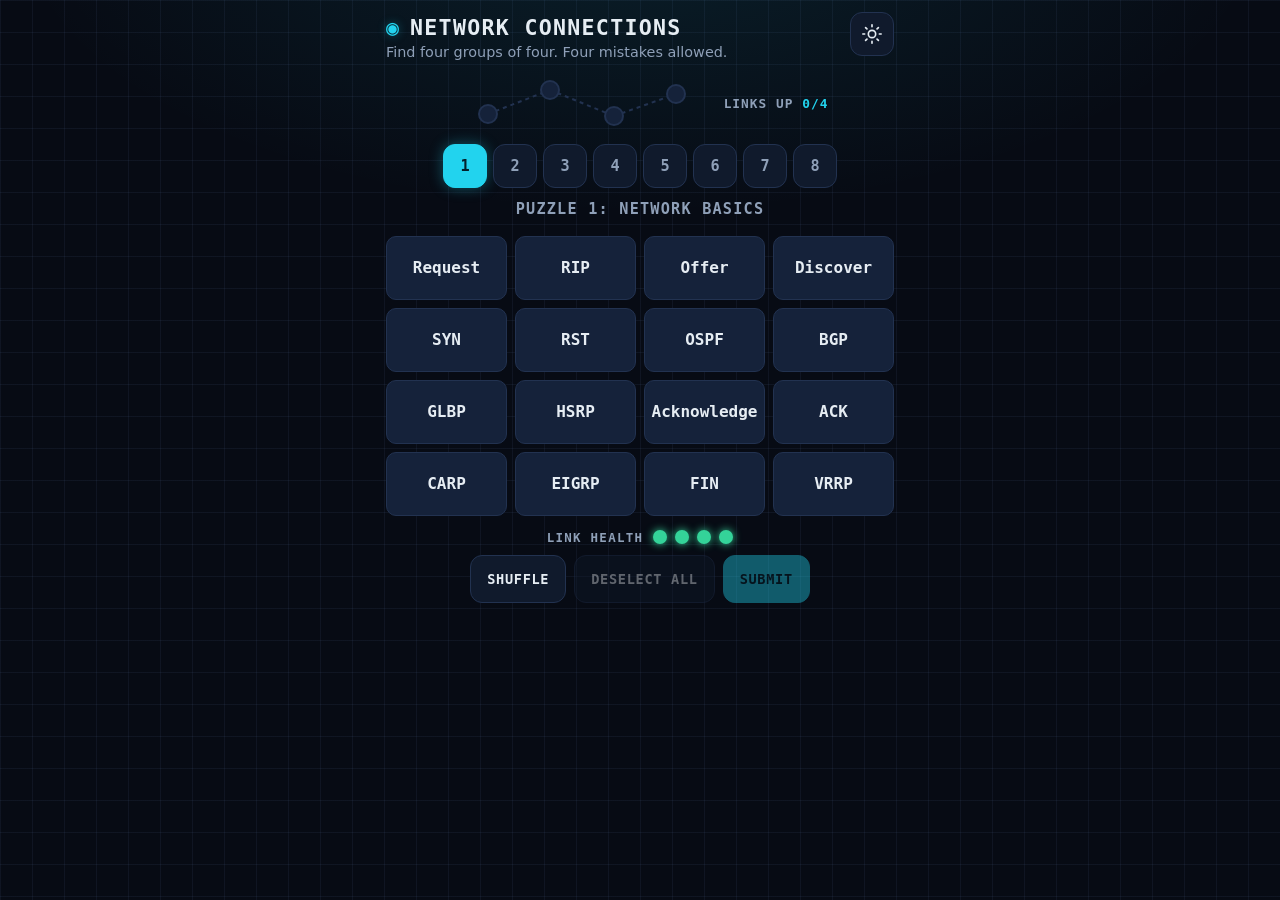
==== commit 92f33831: "Restyle as a NOC dashboard Dark console look with topology header that lights a node per solved grou" ====
--- a/index.html
+++ b/index.html
@@ -3,16 +3,26 @@
 <head>
   <meta charset="utf-8">
   <meta name="viewport" content="width=device-width, initial-scale=1">
+  <meta name="color-scheme" content="dark light">
+  <meta name="theme-color" content="#070b14">
   <title>Network Connections</title>
   <link rel="icon" href="data:image/svg+xml,%3Csvg xmlns=%27http://www.w3.org/2000/svg%27 viewBox=%270 0 16 16%27%3E%3Crect width=%278%27 height=%278%27 fill=%27%23f9df6d%27/%3E%3Crect x=%278%27 width=%278%27 height=%278%27 fill=%27%23a0c35a%27/%3E%3Crect y=%278%27 width=%278%27 height=%278%27 fill=%27%23b0c4ef%27/%3E%3Crect x=%278%27 y=%278%27 width=%278%27 height=%278%27 fill=%27%23ba81c5%27/%3E%3C/svg%3E">
   <link rel="stylesheet" href="style.css">
 </head>
 <body>
   <main>
-    <header>
-      <h1>Network Connections</h1>
-      <p class="goal">Find four groups of four. Four mistakes allowed.</p>
+    <header class="hdr">
+      <div>
+        <h1>Network Connections</h1>
+        <p class="goal">Find four groups of four. Four mistakes allowed.</p>
+      </div>
+      <button id="theme" class="icon-btn" type="button" aria-label="Switch to light theme"></button>
     </header>
+
+    <div class="topo">
+      <svg id="topo" viewBox="0 0 260 64" role="img" aria-label="Four links, one per group. A link lights up when its group is found."></svg>
+      <p id="links" class="links">LINKS UP <b>0/4</b></p>
+    </div>
 
     <nav id="picker" class="picker" aria-label="Puzzles"></nav>
     <h2 id="p-title"></h2>
@@ -20,7 +30,7 @@
     <div id="solved" class="solved"></div>
     <div id="grid" class="grid" role="group" aria-label="Tiles. Pick four that belong together."></div>
 
-    <p class="lives">Mistakes left <span id="dots" class="dots" aria-hidden="true"></span><span id="lives-text" class="sr"></span></p>
+    <p class="lives">Link health <span id="dots" class="dots" aria-hidden="true"></span><span id="lives-text" class="sr"></span></p>
     <div class="buttons">
       <button id="shuffle">Shuffle</button>
       <button id="deselect">Deselect all</button>
--- a/style.css
+++ b/style.css
@@ -1,57 +1,116 @@
 :root {
-  --bg: #fbfaf5; --ink: #1c1c1c; --muted: #5d5d55; --tile: #efefe6; --tile-ink: #1c1c1c; --sel: #5a594e; --sel-ink: #fff;
-  --line: #d6d4c8; --accent: #1c1c1c; --accent-ink: #fff;
-  --yellow: #f9df6d; --green: #a0c35a; --blue: #b0c4ef; --purple: #ba81c5; --group-ink: #1c1c1c;
+  --bg: #070b14; --panel: #101a2c; --panel2: #15223a; --line: #223250; --ink: #e6edf3; --muted: #8fa0b8;
+  --accent: #22d3ee; --accent-ink: #04202a; --danger: #fb7185; --warn: #fbbf24; --ok: #34d399;
+  --c0: #fbbf24; --c1: #34d399; --c2: #60a5fa; --c3: #a78bfa;
+  --grid: rgba(120, 160, 220, .07); --glow: rgba(34, 211, 238, .35); --glow-top: rgba(34, 211, 238, .10);
+  --mono: ui-monospace, "SF Mono", "JetBrains Mono", Menlo, Consolas, monospace; --sans: system-ui, -apple-system, "Segoe UI", sans-serif;
+  color-scheme: dark;
 }
-@media (prefers-color-scheme: dark) {
-  :root:not([data-theme="light"]) { --bg: #121417; --ink: #ecece6; --muted: #a0a29b; --tile: #262a30; --tile-ink: #ecece6; --sel: #c9c8bd; --sel-ink: #121417; --line: #3a3f47; --accent: #ecece6; --accent-ink: #121417; }
+:root[data-theme="light"] {
+  --bg: #eef3f9; --panel: #ffffff; --panel2: #f1f5fb; --line: #cbd7e8; --ink: #0b1b33; --muted: #4d5f7a;
+  --accent: #0e7490; --accent-ink: #ffffff; --danger: #be123c; --warn: #b45309; --ok: #047857;
+  --grid: rgba(30, 60, 110, .06); --glow: rgba(14, 116, 144, .30); --glow-top: rgba(14, 116, 144, .08);
+  color-scheme: light;
 }
 * { box-sizing: border-box; }
 html { -webkit-text-size-adjust: 100%; }
-body { margin: 0; background: var(--bg); color: var(--ink); font: 16px/1.4 system-ui, -apple-system, "Segoe UI", sans-serif; }
-main { max-width: 540px; margin: 0 auto; padding: 14px 16px 40px; }
-header { text-align: center; }
-h1 { margin: 6px 0 2px; font-size: 1.6rem; }
-.goal { margin: 0 0 10px; color: var(--muted); }
-h2 { font-size: 1.05rem; text-align: center; margin: 10px 0; }
-.picker { display: flex; flex-wrap: wrap; gap: 6px; justify-content: center; }
-.pill { min-width: 44px; min-height: 44px; padding: 4px 10px; border-radius: 22px; border: 1px solid var(--line); background: var(--bg); color: var(--ink); font: inherit; cursor: pointer; }
-.pill[aria-current="true"] { background: var(--accent); color: var(--accent-ink); border-color: var(--accent); }
+body { margin: 0; color: var(--ink); font: 16px/1.4 var(--sans); min-height: 100vh;
+  background: radial-gradient(900px 420px at 50% -80px, var(--glow-top), transparent 70%),
+    linear-gradient(var(--grid) 1px, transparent 1px) 0 0 / 32px 32px, linear-gradient(90deg, var(--grid) 1px, transparent 1px) 0 0 / 32px 32px, var(--bg); }
+main { max-width: 540px; margin: 0 auto; padding: 12px 16px 40px; }
+button { font: inherit; color: var(--ink); touch-action: manipulation; }
+button:focus-visible { outline: 3px solid var(--accent); outline-offset: 2px; }
+
+/* header */
+.hdr { display: flex; align-items: flex-start; justify-content: space-between; gap: 10px; }
+h1 { margin: 4px 0 2px; font: 800 1.35rem/1.1 var(--mono); letter-spacing: .06em; text-transform: uppercase; }
+h1::before { content: "\25C9"; margin-right: .45em; color: var(--accent); text-shadow: 0 0 10px var(--glow); }
+.goal { margin: 0; color: var(--muted); font-size: .9rem; }
+.icon-btn { flex: 0 0 auto; width: 44px; height: 44px; border-radius: 12px; border: 1px solid var(--line); background: var(--panel); cursor: pointer; display: grid; place-items: center; }
+.icon-btn:hover { border-color: var(--accent); }
+.icon-btn svg { width: 22px; height: 22px; fill: none; stroke: currentColor; stroke-width: 1.8; stroke-linecap: round; stroke-linejoin: round; }
+
+/* topology */
+.topo { display: flex; align-items: center; justify-content: center; gap: 12px; margin: 10px 0 4px; }
+#topo { width: min(260px, 62vw); height: auto; overflow: visible; }
+.link { stroke: var(--line); stroke-width: 2; stroke-dasharray: 4 4; transition: stroke .3s; }
+.link.up { stroke: var(--ok); stroke-dasharray: none; filter: drop-shadow(0 0 3px var(--ok)); }
+.node { fill: var(--panel2); stroke: var(--line); stroke-width: 2; transition: fill .3s, stroke .3s; }
+.node.up { stroke: none; filter: drop-shadow(0 0 6px currentColor); }
+.n0.up { fill: var(--c0); color: var(--c0); } .n1.up { fill: var(--c1); color: var(--c1); } .n2.up { fill: var(--c2); color: var(--c2); } .n3.up { fill: var(--c3); color: var(--c3); }
+.ring { fill: none; stroke: currentColor; stroke-width: 2; opacity: 0; transform-box: fill-box; transform-origin: center; }
+.links { margin: 0; font: 700 .8rem var(--mono); letter-spacing: .08em; color: var(--muted); white-space: nowrap; }
+.links b { color: var(--accent); }
+
+/* picker */
+.picker { display: flex; flex-wrap: wrap; gap: 6px; justify-content: center; margin-top: 8px; }
+.pill { min-width: 44px; min-height: 44px; padding: 4px 10px; border-radius: 12px; border: 1px solid var(--line); background: var(--panel); color: var(--muted); font: 700 .95rem var(--mono); cursor: pointer; }
+.pill:hover { border-color: var(--accent); color: var(--ink); }
+.pill[aria-current="true"] { color: var(--accent-ink); background: var(--accent); border-color: var(--accent); box-shadow: 0 0 14px var(--glow); }
 .pill .mark { margin-left: 3px; }
-button { font: inherit; color: var(--ink); touch-action: manipulation; }
-button:focus-visible { outline: 3px solid #3b82f6; outline-offset: 2px; }
+h2 { font: 700 .95rem var(--mono); letter-spacing: .08em; text-transform: uppercase; text-align: center; margin: 12px 0 10px; color: var(--muted); }
 
+/* solved banners */
 .solved { display: grid; gap: 8px; margin-bottom: 8px; }
-.banner { border-radius: 8px; padding: 10px 8px; text-align: center; color: var(--group-ink); min-height: 64px; display: flex; flex-direction: column; justify-content: center; }
-.banner strong { font-size: .95rem; text-transform: uppercase; letter-spacing: .02em; }
-.banner span { font-size: .92rem; }
-.banner.yellow, .swatch.yellow { background: var(--yellow); } .banner.green, .swatch.green { background: var(--green); }
-.banner.blue, .swatch.blue { background: var(--blue); } .banner.purple, .swatch.purple { background: var(--purple); }
-.banner.missed { outline: 2px dashed var(--ink); outline-offset: -4px; }
+.banner { --c: var(--c0); display: grid; grid-template-columns: auto 1fr; gap: 12px; align-items: center; text-align: left; min-height: 64px; padding: 10px 14px;
+  border-radius: 10px; border: 1px solid var(--c); border-left: 6px solid var(--c);
+  background: linear-gradient(90deg, color-mix(in srgb, var(--c) 22%, var(--panel)), var(--panel) 70%); box-shadow: 0 0 18px color-mix(in srgb, var(--c) 28%, transparent); }
+.banner.yellow, .swatch.yellow { --c: var(--c0); } .banner.green, .swatch.green { --c: var(--c1); }
+.banner.blue, .swatch.blue { --c: var(--c2); } .banner.purple, .swatch.purple { --c: var(--c3); }
+.banner .ico { width: 30px; height: 30px; color: var(--c); fill: none; stroke: currentColor; stroke-width: 1.8; stroke-linecap: round; stroke-linejoin: round; filter: drop-shadow(0 0 5px var(--c)); }
+.banner strong { display: block; font: 800 .85rem var(--mono); letter-spacing: .06em; text-transform: uppercase; color: var(--ink); }
+.banner span { font-size: .92rem; color: var(--muted); }
+.banner.missed { border-style: dashed; box-shadow: none; opacity: .92; }
 
-.grid { display: grid; grid-template-columns: repeat(4, 1fr); gap: 8px; }
-.tile { min-height: 64px; padding: 6px 4px; border: 0; border-radius: 8px; background: var(--tile); color: var(--tile-ink); font-weight: 650; font-size: clamp(.78rem, 3.5vw, 1rem); line-height: 1.15; overflow-wrap: normal; word-break: normal; cursor: pointer; }
+/* tiles */
+.grid { display: grid; grid-template-columns: repeat(4, minmax(0, 1fr)); gap: 8px; position: relative; }
+.tile { min-height: 64px; padding: 6px 2px; border-radius: 10px; border: 1px solid var(--line); background: var(--panel2); color: var(--ink);
+  font: 650 clamp(.78rem, 3.5vw, 1rem)/1.15 var(--sans); overflow-wrap: normal; word-break: normal; cursor: pointer; }
 .tile.single { white-space: nowrap; }
-.tile[aria-pressed="true"] { background: var(--sel); color: var(--sel-ink); }
+@media (min-width: 480px) { .tile { font-family: var(--mono); font-weight: 700; } }
+.tile:hover:not(:disabled) { border-color: var(--accent); }
+.tile[aria-pressed="true"] { border-color: var(--accent); background: color-mix(in srgb, var(--accent) 18%, var(--panel2)); box-shadow: 0 0 0 1px var(--accent), 0 0 16px var(--glow); transform: translateY(-2px); }
 .tile:disabled { cursor: default; }
-.lives { display: flex; gap: 8px; align-items: center; justify-content: center; margin: 14px 0 8px; color: var(--muted); }
-.dots { display: inline-flex; gap: 6px; }
-.dot { width: 14px; height: 14px; border-radius: 50%; background: var(--sel); } .dot.used { background: transparent; border: 2px solid var(--line); }
+.bad .tile[aria-pressed="true"] { border-color: var(--danger); box-shadow: 0 0 0 1px var(--danger), 0 0 16px color-mix(in srgb, var(--danger) 45%, transparent); background: color-mix(in srgb, var(--danger) 16%, var(--panel2)); }
+
+/* link health */
+.lives { display: flex; gap: 10px; align-items: center; justify-content: center; margin: 14px 0 10px; color: var(--muted); font: 700 .78rem var(--mono); letter-spacing: .1em; text-transform: uppercase; }
+.dots { display: inline-flex; gap: 8px; }
+.dot { width: 14px; height: 14px; border-radius: 50%; background: var(--ok); box-shadow: 0 0 8px var(--ok); transition: background .2s, box-shadow .2s; }
+.dot.used { background: var(--danger); box-shadow: 0 0 10px var(--danger); }
 .sr { position: absolute; width: 1px; height: 1px; overflow: hidden; clip: rect(0 0 0 0); white-space: nowrap; }
+
+/* buttons and messages */
 .buttons { display: flex; gap: 8px; justify-content: center; flex-wrap: wrap; }
-.buttons button { min-height: 48px; padding: 8px 18px; border-radius: 24px; border: 1px solid var(--ink); background: var(--bg); cursor: pointer; }
-.buttons button.primary { background: var(--accent); color: var(--accent-ink); }
-.buttons button:disabled { opacity: .4; cursor: not-allowed; }
-.msg { min-height: 1.6em; text-align: center; font-weight: 600; margin: 10px 0; }
-.result { border: 1px solid var(--line); border-radius: 12px; padding: 12px 14px; margin-top: 10px; }
-.result h3 { margin: 0 0 6px; }
-.why { list-style: none; padding: 0; margin: 0 0 10px; display: grid; gap: 6px; font-size: .92rem; }
-.why li { display: flex; gap: 8px; align-items: flex-start; }
-.swatch { flex: 0 0 14px; height: 14px; border-radius: 3px; margin-top: 4px; }
-.share { background: var(--tile); border-radius: 8px; padding: 8px 10px; margin: 0 0 10px; font: .95rem/1.2 ui-monospace, monospace; white-space: pre-wrap; }
-.note { text-align: center; color: var(--muted); min-height: 1.4em; margin: 6px 0 0; }
+.buttons button { min-height: 48px; padding: 8px 16px; border-radius: 12px; border: 1px solid var(--line); background: var(--panel); cursor: pointer; font: 700 .85rem var(--mono); letter-spacing: .05em; text-transform: uppercase; }
+.buttons button:hover:not(:disabled) { border-color: var(--accent); }
+.buttons button.primary { background: var(--accent); color: var(--accent-ink); border-color: var(--accent); box-shadow: 0 0 16px var(--glow); }
+.buttons button:disabled { opacity: .4; cursor: not-allowed; box-shadow: none; }
+.msg { min-height: 1.7em; text-align: center; font: 600 .95rem var(--mono); margin: 12px 0; color: var(--ink); }
+.msg:not(:empty)::before { content: "> "; color: var(--accent); }
+
+/* result */
+.result { border: 1px solid var(--line); border-radius: 12px; padding: 12px 14px; margin-top: 10px; background: var(--panel); }
+.result::before { content: "SESSION REPORT"; display: block; font: 700 .7rem var(--mono); letter-spacing: .14em; color: var(--accent); margin-bottom: 4px; }
+.result h3 { margin: 0 0 8px; font-size: 1.15rem; }
+.why { list-style: none; padding: 0; margin: 0 0 10px; display: grid; gap: 7px; font-size: .92rem; color: var(--muted); }
+.why li { display: flex; gap: 9px; align-items: flex-start; }
+.swatch { flex: 0 0 12px; height: 12px; border-radius: 50%; margin-top: 5px; background: var(--c); box-shadow: 0 0 8px var(--c); --c: var(--c0); }
+.share { background: var(--bg); border: 1px solid var(--line); border-radius: 8px; padding: 8px 10px; margin: 0 0 10px; font: .95rem/1.25 var(--mono); white-space: pre-wrap; }
+.note { text-align: center; color: var(--muted); min-height: 1.4em; margin: 6px 0 0; font-size: .85rem; }
+
+/* win burst */
+.burst { position: fixed; inset: 0; pointer-events: none; overflow: hidden; z-index: 10; }
+.packet { position: absolute; top: -12px; width: 9px; height: 9px; border-radius: 2px; opacity: 0; }
+
 @media (prefers-reduced-motion: no-preference) {
-  .tile, .banner { transition: background-color .12s; }
-  .shake { animation: shake .3s; } @keyframes shake { 25% { transform: translateX(-5px); } 75% { transform: translateX(5px); } }
-  .banner.new { animation: pop .25s ease; } @keyframes pop { from { transform: scale(.94); opacity: .4; } to { transform: none; opacity: 1; } }
+  .tile, .banner, .pill, .buttons button { transition: border-color .12s, box-shadow .15s, transform .12s, background-color .15s; }
+  .shake { animation: shake .32s; } @keyframes shake { 25% { transform: translateX(-5px); } 75% { transform: translateX(5px); } }
+  .banner.new { animation: slidein .35s ease; } @keyframes slidein { from { transform: translateY(-10px) scale(.97); opacity: .3; } to { transform: none; opacity: 1; } }
+  .ring.go { animation: ring .9s ease-out; } @keyframes ring { from { opacity: .9; transform: scale(1); } to { opacity: 0; transform: scale(3.2); } }
+  .dot.used.fresh { animation: blink .5s 2; } @keyframes blink { 50% { opacity: .25; } }
+  .msg.pulse { animation: msgpulse .5s; } @keyframes msgpulse { from { color: var(--warn); } to { color: var(--ink); } }
+  .packet { animation: fall 1.7s cubic-bezier(.2, .6, .4, 1) forwards; }
+  @keyframes fall { 0% { opacity: 1; transform: translateY(0) rotate(0); } 100% { opacity: 0; transform: translateY(110vh) rotate(540deg); } }
 }
+@media (prefers-reduced-motion: reduce) { .burst { display: none; } }
